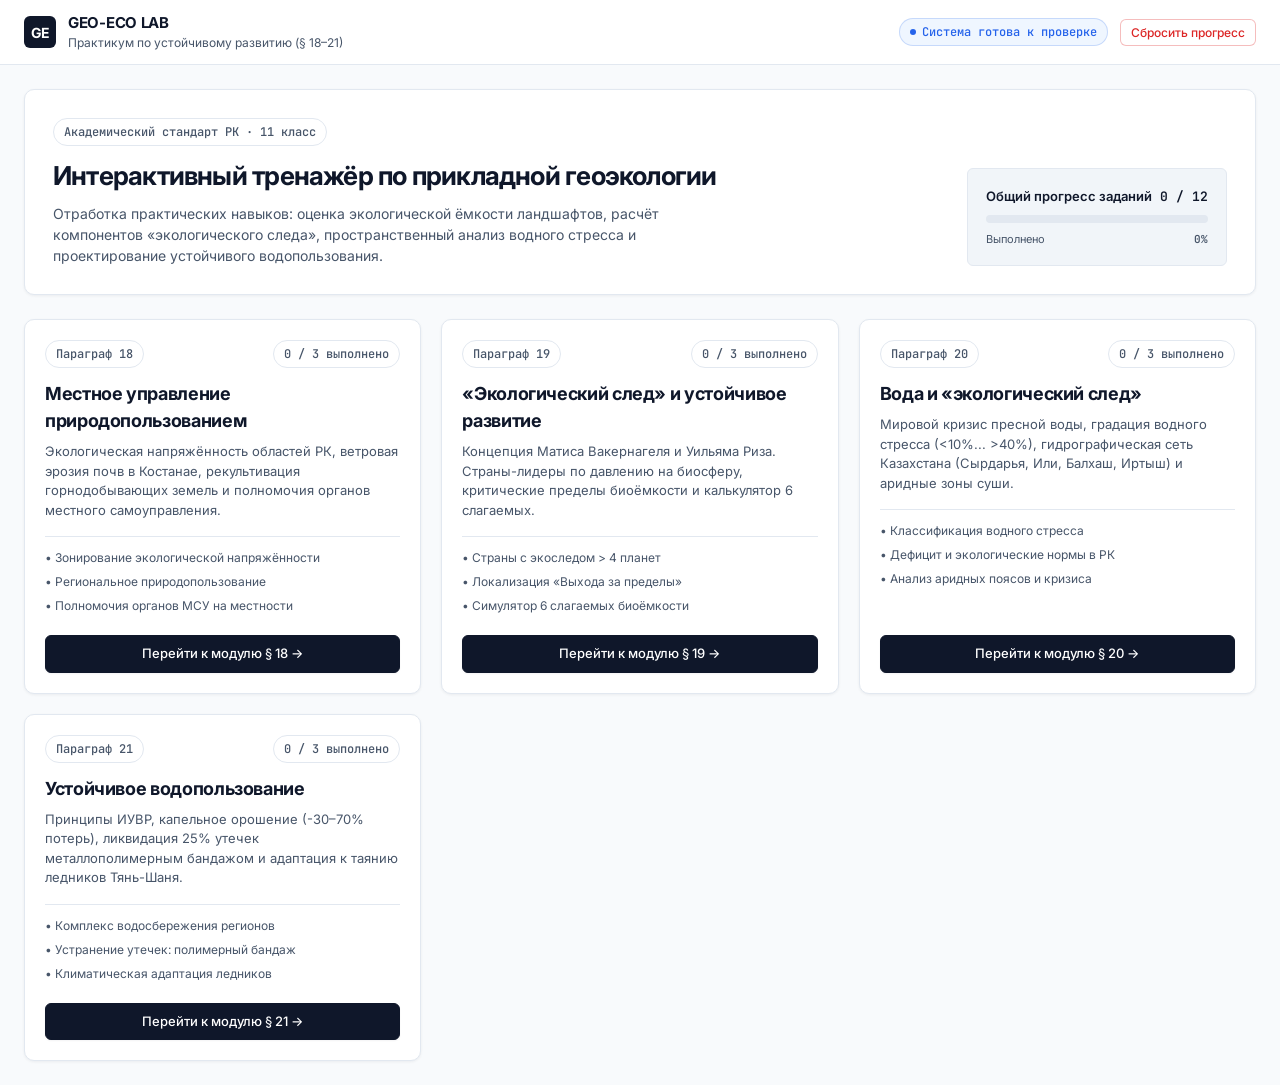
==== index.html @ 8c7ca7da "update" ====
<!DOCTYPE html>
<html lang="ru">
<head>
  <meta charset="UTF-8">
  <meta name="viewport" content="width=device-width, initial-scale=1.0">
  <title>GEO-ECO LAB — Практикум по геоэкологии и устойчивому развитию</title>
  <link rel="preconnect" href="https://fonts.googleapis.com">
  <link rel="preconnect" href="https://fonts.gstatic.com" crossorigin>
  <link href="https://fonts.googleapis.com/css2?family=Inter:wght@400;500;600;700&family=JetBrains+Mono:wght@500;600&display=swap" rel="stylesheet">
  <link rel="stylesheet" href="styles.css">
</head>
<body>

  <!-- Top App Navigation -->
  <header class="app-header">
    <div class="header-container">
      <a href="index.html" class="brand-badge">
        <div class="brand-icon">GE</div>
        <div>
          <div class="brand-title">GEO-ECO LAB</div>
          <div class="brand-subtitle">Практикум по устойчивому развитию (§ 18–21)</div>
        </div>
      </a>
      <div class="header-actions">
        <span class="badge info">
          <span class="status-dot"></span>
          Система готова к проверке
        </span>
        <button onclick="StateManager.resetAll()" class="btn btn-danger-outline btn-sm">Сбросить прогресс</button>
      </div>
    </div>
  </header>

  <!-- Main Hub View -->
  <main class="main-content">
    
    <!-- Hero / Progress Telemetry Banner -->
    <div class="card" style="margin-bottom: 24px; padding: 28px;">
      <div style="display: flex; justify-content: space-between; align-items: flex-end; flex-wrap: wrap; gap: 20px;">
        <div style="max-width: 680px;">
          <div class="badge" style="margin-bottom: 10px;">Академический стандарт РК · 11 класс</div>
          <h1 style="font-size: 26px; font-weight: 700; letter-spacing: -0.03em; margin-bottom: 8px;">
            Интерактивный тренажёр по прикладной геоэкологии
          </h1>
          <p style="color: var(--text-muted); font-size: 14px;">
            Отработка практических навыков: оценка экологической ёмкости ландшафтов, расчёт компонентов «экологического следа», пространственный анализ водного стресса и проектирование устойчивого водопользования.
          </p>
        </div>
        <div style="min-width: 260px; background: var(--bg-subtle); padding: 18px; border-radius: var(--radius-sm); border: 1px solid var(--border-dim);">
          <div style="display: flex; justify-content: space-between; margin-bottom: 8px; font-size: 13px; font-weight: 600;">
            <span>Общий прогресс заданий</span>
            <span id="overall-counter" style="font-family: var(--font-mono);">0 / 12</span>
          </div>
          <div class="progress-container">
            <div id="overall-bar" class="progress-bar-fill" style="width: 0%;"></div>
          </div>
          <div style="display: flex; justify-content: space-between; margin-top: 8px; font-size: 11px; color: var(--text-muted);">
            <span>Выполнено</span>
            <span id="overall-percent" style="font-family: var(--font-mono); font-weight: 600;">0%</span>
          </div>
        </div>
      </div>
    </div>

    <!-- 4 Module Bento Grid -->
    <div style="display: grid; grid-template-columns: repeat(auto-fit, minmax(320px, 1fr)); gap: 20px;">
      
      <!-- Module 18 -->
      <div class="card" style="display: flex; flex-direction: column; justify-content: space-between;">
        <div>
          <div style="display: flex; justify-content: space-between; align-items: center; margin-bottom: 12px;">
            <span class="badge">Параграф 18</span>
            <span id="badge-p18" class="badge">0 / 3 заданий</span>
          </div>
          <h2 style="font-size: 18px; font-weight: 700; margin-bottom: 8px; letter-spacing: -0.02em;">
            Местное управление природопользованием
          </h2>
          <p style="font-size: 13px; color: var(--text-muted); margin-bottom: 16px;">
            Экологическая напряжённость областей РК, ветровая эрозия почв в Костанае, рекультивация горнодобывающих земель и полномочия органов местного самоуправления.
          </p>
          <div style="border-top: 1px solid var(--border-dim); padding-top: 12px; margin-bottom: 20px; font-size: 12px; display: flex; flex-direction: column; gap: 6px;">
            <div id="item-p18_t1" style="display: flex; align-items: center; gap: 8px; color: var(--text-muted);">• Зонирование экологической напряжённости</div>
            <div id="item-p18_t2" style="display: flex; align-items: center; gap: 8px; color: var(--text-muted);">• Региональное природопользование</div>
            <div id="item-p18_t3" style="display: flex; align-items: center; gap: 8px; color: var(--text-muted);">• Полномочия органов МСУ на местности</div>
          </div>
        </div>
        <a href="paragraph-18.html" class="btn btn-primary" style="width: 100%;">Перейти к модулю § 18 →</a>
      </div>

      <!-- Module 19 -->
      <div class="card" style="display: flex; flex-direction: column; justify-content: space-between;">
        <div>
          <div style="display: flex; justify-content: space-between; align-items: center; margin-bottom: 12px;">
            <span class="badge">Параграф 19</span>
            <span id="badge-p19" class="badge">0 / 3 заданий</span>
          </div>
          <h2 style="font-size: 18px; font-weight: 700; margin-bottom: 8px; letter-spacing: -0.02em;">
            «Экологический след» и устойчивое развитие
          </h2>
          <p style="font-size: 13px; color: var(--text-muted); margin-bottom: 16px;">
            Концепция Матиса Вакернагеля и Уильяма Риза. Страны-лидеры по давлению на биосферу, критические пределы биоёмкости и калькулятор 6 слагаемых.
          </p>
          <div style="border-top: 1px solid var(--border-dim); padding-top: 12px; margin-bottom: 20px; font-size: 12px; display: flex; flex-direction: column; gap: 6px;">
            <div id="item-p19_t1" style="display: flex; align-items: center; gap: 8px; color: var(--text-muted);">• Страны с экоследом > 4 планет</div>
            <div id="item-p19_t2" style="display: flex; align-items: center; gap: 8px; color: var(--text-muted);">• Локализация «Выхода за пределы»</div>
            <div id="item-p19_t3" style="display: flex; align-items: center; gap: 8px; color: var(--text-muted);">• Симулятор 6 слагаемых биоёмкости</div>
          </div>
        </div>
        <a href="paragraph-19.html" class="btn btn-primary" style="width: 100%;">Перейти к модулю § 19 →</a>
      </div>

      <!-- Module 20 -->
      <div class="card" style="display: flex; flex-direction: column; justify-content: space-between;">
        <div>
          <div style="display: flex; justify-content: space-between; align-items: center; margin-bottom: 12px;">
            <span class="badge">Параграф 20</span>
            <span id="badge-p20" class="badge">0 / 3 заданий</span>
          </div>
          <h2 style="font-size: 18px; font-weight: 700; margin-bottom: 8px; letter-spacing: -0.02em;">
            Вода и «экологический след»
          </h2>
          <p style="font-size: 13px; color: var(--text-muted); margin-bottom: 16px;">
            Мировой кризис пресной воды, градация водного стресса (<10%... >40%), гидрографическая сеть Казахстана (Сырдарья, Или, Балхаш, Иртыш) и аридные зоны суши.
          </p>
          <div style="border-top: 1px solid var(--border-dim); padding-top: 12px; margin-bottom: 20px; font-size: 12px; display: flex; flex-direction: column; gap: 6px;">
            <div id="item-p20_t1" style="display: flex; align-items: center; gap: 8px; color: var(--text-muted);">• Классификация водного стресса</div>
            <div id="item-p20_t2" style="display: flex; align-items: center; gap: 8px; color: var(--text-muted);">• Дефицит и экологические нормы в РК</div>
            <div id="item-p20_t3" style="display: flex; align-items: center; gap: 8px; color: var(--text-muted);">• Анализ аридных поясов и кризиса</div>
          </div>
        </div>
        <a href="paragraph-20.html" class="btn btn-primary" style="width: 100%;">Перейти к модулю § 20 →</a>
      </div>

      <!-- Module 21 -->
      <div class="card" style="display: flex; flex-direction: column; justify-content: space-between;">
        <div>
          <div style="display: flex; justify-content: space-between; align-items: center; margin-bottom: 12px;">
            <span class="badge">Параграф 21</span>
            <span id="badge-p21" class="badge">0 / 3 заданий</span>
          </div>
          <h2 style="font-size: 18px; font-weight: 700; margin-bottom: 8px; letter-spacing: -0.02em;">
            Устойчивое водопользование
          </h2>
          <p style="font-size: 13px; color: var(--text-muted); margin-bottom: 16px;">
            Принципы ИУВР, капельное орошение (-30–70% потерь), ликвидация 25% утечек металлополимерным бандажом и адаптация к таянию ледников Тянь-Шаня.
          </p>
          <div style="border-top: 1px solid var(--border-dim); padding-top: 12px; margin-bottom: 20px; font-size: 12px; display: flex; flex-direction: column; gap: 6px;">
            <div id="item-p21_t1" style="display: flex; align-items: center; gap: 8px; color: var(--text-muted);">• Комплекс водосбережения регионов</div>
            <div id="item-p21_t2" style="display: flex; align-items: center; gap: 8px; color: var(--text-muted);">• Устранение утечек: полимерный бандаж</div>
            <div id="item-p21_t3" style="display: flex; align-items: center; gap: 8px; color: var(--text-muted);">• Климатическая адаптация ледников</div>
          </div>
        </div>
        <a href="paragraph-21.html" class="btn btn-primary" style="width: 100%;">Перейти к модулю § 21 →</a>
      </div>

    </div>
  </main>

  <script src="shared.js"></script>
  <script>
    function renderHubStats() {
      const stats = StateManager.getStats();
      document.getElementById('overall-counter').innerText = `${stats.completedCount} / ${stats.totalCount}`;
      document.getElementById('overall-percent').innerText = `${stats.percent}%`;
      document.getElementById('overall-bar').style.width = `${stats.percent}%`;

      [18, 19, 20, 21].forEach(p => {
        const pCount = stats.byParagraph[p] || 0;
        const badge = document.getElementById(`badge-p${p}`);
        badge.innerText = `${pCount} / 3 выполнено`;
        if (pCount === 3) {
          badge.className = 'badge success';
        } else if (pCount > 0) {
          badge.className = 'badge warning';
        }
      });

      // Individual task indicators
      Object.keys(TASK_REGISTRY).forEach(taskId => {
        const item = document.getElementById(`item-${taskId}`);
        if (item && StateManager.isCompleted(taskId)) {
          item.style.color = '#059669';
          item.style.fontWeight = '600';
          item.innerHTML = `✓ ${TASK_REGISTRY[taskId].title}`;
        }
      });
    }

    window.addEventListener('DOMContentLoaded', renderHubStats);
    window.addEventListener('geoeco_storage_update', renderHubStats);
  </script>
</body>
</html>
---- styles.css ----
/* ==========================================================================
   GEO-ECO LAB DESIGN SYSTEM
   Theme: Light Minimalist SaaS / Clean Data Dashboard
   Base Tokens: Neutral Slate / Titanium Silver / Emerald & Sky Accents
   ========================================================================== */

:root {
  --font-sans: 'Inter', -apple-system, BlinkMacSystemFont, "Segoe UI", Roboto, sans-serif;
  --font-mono: 'JetBrains Mono', ui-monospace, SFMono-Regular, Menlo, monospace;

  /* Neutrals */
  --bg-app: #f8fafc;
  --bg-surface: #ffffff;
  --bg-subtle: #f1f5f9;
  --border-dim: #e2e8f0;
  --border-strong: #cbd5e1;
  --border-focus: #0f172a;

  /* Typography */
  --text-main: #0f172a;
  --text-muted: #475569;
  --text-subtle: #94a3b8;

  /* Accents */
  --accent-primary: #0f172a;
  --accent-primary-hover: #1e293b;
  --color-brand: #0284c7;
  --color-success: #059669;
  --color-success-bg: #ecfdf5;
  --color-warning: #d97706;
  --color-warning-bg: #fffbeb;
  --color-danger: #dc2626;
  --color-danger-bg: #fef2f2;
  --color-info: #2563eb;
  --color-info-bg: #eff6ff;

  /* Elevation & Borders */
  --radius-sm: 6px;
  --radius-md: 10px;
  --radius-lg: 14px;
  --radius-full: 9999px;
  --shadow-xs: 0 1px 2px rgba(15, 23, 42, 0.05);
  --shadow-sm: 0 1px 3px rgba(15, 23, 42, 0.08), 0 1px 2px rgba(15, 23, 42, 0.04);
  --shadow-md: 0 4px 6px -1px rgba(15, 23, 42, 0.08), 0 2px 4px -2px rgba(15, 23, 42, 0.04);
  --shadow-lg: 0 10px 15px -3px rgba(15, 23, 42, 0.08), 0 4px 6px -4px rgba(15, 23, 42, 0.04);
  --specular-card: inset 0 1px 0 rgba(255, 255, 255, 0.9), 0 1px 3px rgba(15, 23, 42, 0.06);
}

* {
  box-sizing: border-box;
  margin: 0;
  padding: 0;
}

body {
  font-family: var(--font-sans);
  background-color: var(--bg-app);
  color: var(--text-main);
  line-height: 1.5;
  -webkit-font-smoothing: antialiased;
  min-height: 100vh;
  display: flex;
  flex-direction: column;
}

/* Header & Navigation */
.app-header {
  background: var(--bg-surface);
  border-bottom: 1px solid var(--border-dim);
  position: sticky;
  top: 0;
  z-index: 1000;
  backdrop-filter: blur(8px);
}

.header-container {
  max-width: 1440px;
  margin: 0 auto;
  padding: 0 24px;
  height: 64px;
  display: flex;
  align-items: center;
  justify-content: space-between;
}

.brand-badge {
  display: flex;
  align-items: center;
  gap: 12px;
  text-decoration: none;
  color: inherit;
}

.brand-icon {
  width: 32px;
  height: 32px;
  background: #0f172a;
  border-radius: var(--radius-sm);
  display: grid;
  place-items: center;
  color: #fff;
  font-weight: 700;
  font-size: 14px;
  letter-spacing: -0.05em;
}

.brand-title {
  font-size: 15px;
  font-weight: 700;
  letter-spacing: -0.02em;
  color: var(--text-main);
}

.brand-subtitle {
  font-size: 12px;
  color: var(--text-muted);
  font-weight: 400;
}

.header-actions {
  display: flex;
  align-items: center;
  gap: 12px;
}

/* Layout Container */
.main-content {
  flex: 1;
  max-width: 1440px;
  width: 100%;
  margin: 0 auto;
  padding: 24px;
}

/* Component: Badges & Chips */
.badge {
  display: inline-flex;
  align-items: center;
  gap: 6px;
  padding: 4px 10px;
  border-radius: var(--radius-full);
  font-size: 12px;
  font-weight: 500;
  font-family: var(--font-mono);
  border: 1px solid var(--border-dim);
  background: var(--bg-surface);
  color: var(--text-muted);
}

.badge.success {
  background: var(--color-success-bg);
  border-color: rgba(5, 150, 105, 0.2);
  color: var(--color-success);
}

.badge.warning {
  background: var(--color-warning-bg);
  border-color: rgba(217, 119, 6, 0.2);
  color: var(--color-warning);
}

.badge.danger {
  background: var(--color-danger-bg);
  border-color: rgba(220, 38, 38, 0.2);
  color: var(--color-danger);
}

.badge.info {
  background: var(--color-info-bg);
  border-color: rgba(37, 99, 235, 0.2);
  color: var(--color-info);
}

.status-dot {
  width: 6px;
  height: 6px;
  border-radius: 50%;
  background: currentColor;
}

/* Component: Buttons */
.btn {
  display: inline-flex;
  align-items: center;
  justify-content: center;
  gap: 8px;
  padding: 8px 16px;
  border-radius: var(--radius-sm);
  font-size: 13px;
  font-weight: 500;
  cursor: pointer;
  transition: all 0.15s ease;
  border: 1px solid transparent;
  font-family: inherit;
  text-decoration: none;
}

.btn-primary {
  background: var(--accent-primary);
  color: #fff;
  border-color: var(--accent-primary);
  box-shadow: var(--shadow-xs);
}

.btn-primary:hover {
  background: var(--accent-primary-hover);
  border-color: var(--accent-primary-hover);
}

.btn-secondary {
  background: var(--bg-surface);
  color: var(--text-main);
  border-color: var(--border-dim);
  box-shadow: var(--shadow-xs);
}

.btn-secondary:hover {
  background: var(--bg-subtle);
  border-color: var(--border-strong);
}

.btn-danger-outline {
  background: var(--bg-surface);
  color: var(--color-danger);
  border-color: rgba(220, 38, 38, 0.3);
}

.btn-danger-outline:hover {
  background: var(--color-danger-bg);
}

.btn-sm {
  padding: 5px 10px;
  font-size: 12px;
}

/* Cards & Surfaces */
.card {
  background: var(--bg-surface);
  border: 1px solid var(--border-dim);
  border-radius: var(--radius-md);
  box-shadow: var(--specular-card);
  padding: 20px;
  position: relative;
}

/* Two-column Interactive Workspace */
.workspace-grid {
  display: grid;
  grid-template-columns: 380px 1fr;
  gap: 20px;
  height: calc(100vh - 180px);
  min-height: 640px;
}

@media (max-width: 1024px) {
  .workspace-grid {
    grid-template-columns: 1fr;
    height: auto;
  }
}

.sidebar-panel {
  display: flex;
  flex-direction: column;
  gap: 16px;
  overflow-y: auto;
  padding-right: 4px;
}

.map-panel {
  display: flex;
  flex-direction: column;
  position: relative;
  overflow: hidden;
  padding: 0;
}

.map-container {
  width: 100%;
  height: 100%;
  border-radius: var(--radius-md);
  z-index: 1;
}

/* Map Overlays & Toolbars */
.map-toolbar {
  position: absolute;
  top: 14px;
  left: 14px;
  z-index: 400;
  background: rgba(255, 255, 255, 0.95);
  backdrop-filter: blur(8px);
  border: 1px solid var(--border-dim);
  border-radius: var(--radius-sm);
  padding: 8px 12px;
  box-shadow: var(--shadow-sm);
  display: flex;
  align-items: center;
  gap: 10px;
  font-size: 12px;
}

.map-legend {
  position: absolute;
  bottom: 14px;
  left: 14px;
  z-index: 400;
  background: rgba(255, 255, 255, 0.96);
  border: 1px solid var(--border-dim);
  border-radius: var(--radius-sm);
  padding: 10px 14px;
  box-shadow: var(--shadow-sm);
  font-size: 12px;
}

.legend-item {
  display: flex;
  align-items: center;
  gap: 8px;
  margin-top: 4px;
}

.legend-color {
  width: 12px;
  height: 12px;
  border-radius: 2px;
  border: 1px solid rgba(0, 0, 0, 0.1);
}

/* Tab Navigation */
.tabs-nav {
  display: flex;
  gap: 4px;
  background: var(--bg-subtle);
  padding: 4px;
  border-radius: var(--radius-sm);
  border: 1px solid var(--border-dim);
}

.tab-btn {
  flex: 1;
  padding: 6px 12px;
  border-radius: var(--radius-sm);
  background: transparent;
  border: none;
  font-size: 12px;
  font-weight: 500;
  color: var(--text-muted);
  cursor: pointer;
  transition: all 0.15s ease;
  font-family: inherit;
  display: flex;
  align-items: center;
  justify-content: center;
  gap: 6px;
}

.tab-btn.active {
  background: var(--bg-surface);
  color: var(--text-main);
  box-shadow: var(--shadow-xs);
  font-weight: 600;
}

/* Modals & Toasts */
.toast-notice {
  position: fixed;
  bottom: 24px;
  right: 24px;
  z-index: 2000;
  padding: 12px 18px;
  border-radius: var(--radius-sm);
  background: var(--accent-primary);
  color: #fff;
  font-size: 13px;
  box-shadow: var(--shadow-lg);
  display: flex;
  align-items: center;
  gap: 10px;
  animation: slideUp 0.25s cubic-bezier(0.16, 1, 0.3, 1);
}

@keyframes slideUp {
  from { transform: translateY(20px); opacity: 0; }
  to { transform: translateY(0); opacity: 1; }
}

/* Sliders & Inputs */
.slider-group {
  display: flex;
  flex-direction: column;
  gap: 6px;
  margin-bottom: 12px;
}

.slider-label {
  display: flex;
  justify-content: space-between;
  font-size: 12px;
  font-weight: 500;
  color: var(--text-main);
}

.range-input {
  width: 100%;
  accent-color: #0f172a;
  height: 6px;
  border-radius: var(--radius-full);
  background: var(--border-dim);
}

/* Custom Leaflet overrides */
.leaflet-container {
  font-family: var(--font-sans) !important;
}

.leaflet-popup-content-wrapper {
  border-radius: var(--radius-sm) !important;
  box-shadow: var(--shadow-md) !important;
  border: 1px solid var(--border-dim);
  padding: 4px;
}

.leaflet-popup-content {
  margin: 10px 12px !important;
  font-size: 13px !important;
  line-height: 1.4 !important;
}

/* Progress Tracker Bar */
.progress-container {
  background: var(--border-dim);
  height: 8px;
  border-radius: var(--radius-full);
  overflow: hidden;
}

.progress-bar-fill {
  height: 100%;
  background: var(--color-success);
  transition: width 0.3s ease;
}/* ==========================================================================
   Стилизация тайлов OpenStreetMap под минималистичный Clean SaaS Dashboard
   (Устраняет необходимость в сторонних платных API-ключах)
   ========================================================================== */

.leaflet-tile-pane {
  filter: grayscale(92%) contrast(96%) brightness(106%);
  -webkit-filter: grayscale(92%) contrast(96%) brightness(106%);
}

.map-container {
  background-color: #f1f5f9;
}
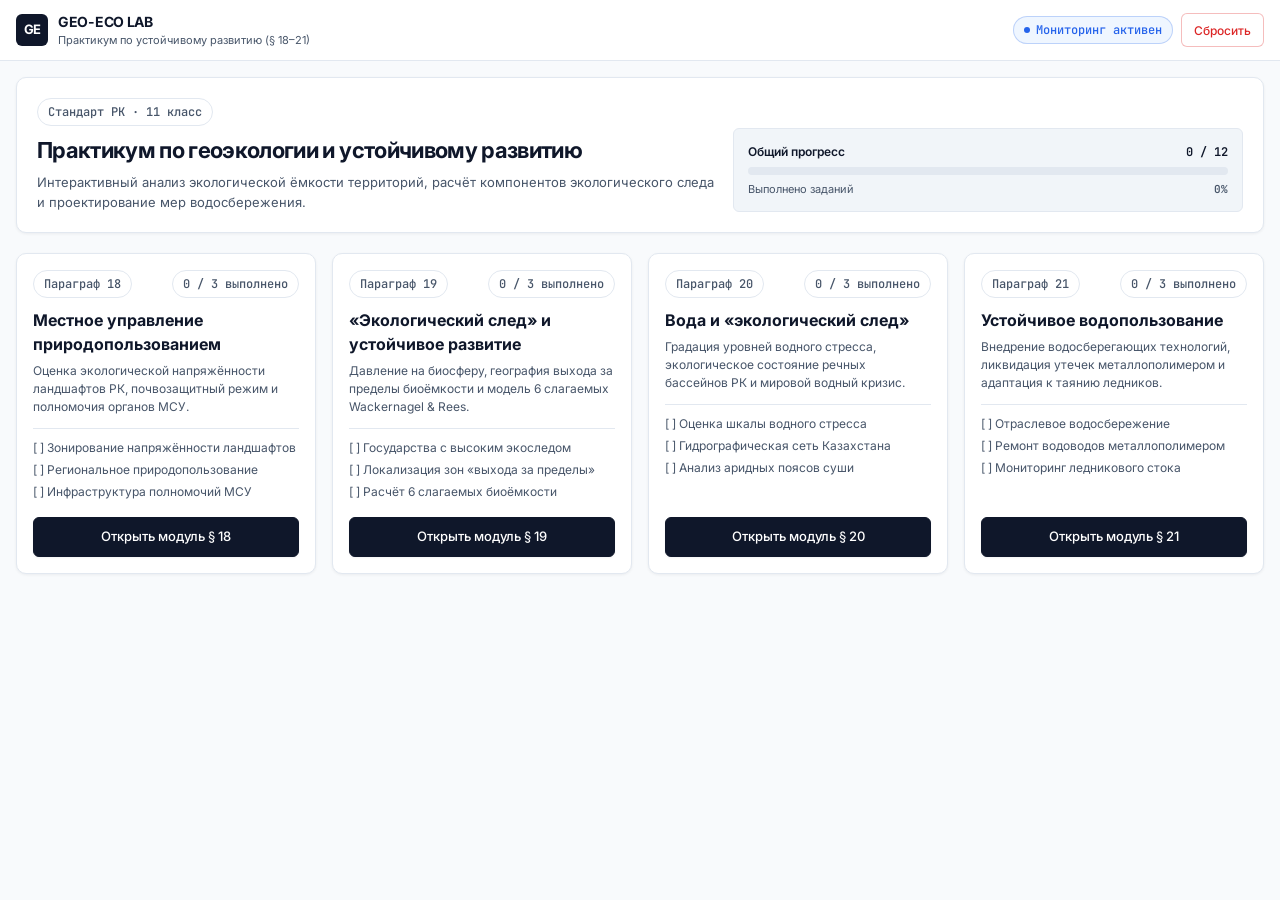
==== commit fb9eaabb: "update" ====
--- a/index.html
+++ b/index.html
@@ -2,7 +2,7 @@
 <html lang="ru">
 <head>
   <meta charset="UTF-8">
-  <meta name="viewport" content="width=device-width, initial-scale=1.0">
+  <meta name="viewport" content="width=device-width, initial-scale=1.0, maximum-scale=1.0, user-scalable=no">
   <title>GEO-ECO LAB — Практикум по геоэкологии и устойчивому развитию</title>
   <link rel="preconnect" href="https://fonts.googleapis.com">
   <link rel="preconnect" href="https://fonts.gstatic.com" crossorigin>
@@ -11,7 +11,6 @@
 </head>
 <body>
 
-  <!-- Top App Navigation -->
   <header class="app-header">
     <div class="header-container">
       <a href="index.html" class="brand-badge">
@@ -24,133 +23,132 @@
       <div class="header-actions">
         <span class="badge info">
           <span class="status-dot"></span>
-          Система готова к проверке
+          Мониторинг активен
         </span>
-        <button onclick="StateManager.resetAll()" class="btn btn-danger-outline btn-sm">Сбросить прогресс</button>
+        <button onclick="StateManager.resetAll()" class="btn btn-danger-outline btn-sm">Сбросить</button>
       </div>
     </div>
   </header>
 
-  <!-- Main Hub View -->
   <main class="main-content">
     
-    <!-- Hero / Progress Telemetry Banner -->
-    <div class="card" style="margin-bottom: 24px; padding: 28px;">
-      <div style="display: flex; justify-content: space-between; align-items: flex-end; flex-wrap: wrap; gap: 20px;">
+    <!-- Hero / Progress Telemetry -->
+    <div class="card" style="margin-bottom: 20px; padding: 20px;">
+      <div style="display: flex; justify-content: space-between; align-items: flex-end; flex-wrap: wrap; gap: 16px;">
         <div style="max-width: 680px;">
-          <div class="badge" style="margin-bottom: 10px;">Академический стандарт РК · 11 класс</div>
-          <h1 style="font-size: 26px; font-weight: 700; letter-spacing: -0.03em; margin-bottom: 8px;">
-            Интерактивный тренажёр по прикладной геоэкологии
+          <div class="badge" style="margin-bottom: 8px;">Стандарт РК · 11 класс</div>
+          <h1 style="font-size: 22px; font-weight: 700; letter-spacing: -0.03em; margin-bottom: 6px;">
+            Практикум по геоэкологии и устойчивому развитию
           </h1>
-          <p style="color: var(--text-muted); font-size: 14px;">
-            Отработка практических навыков: оценка экологической ёмкости ландшафтов, расчёт компонентов «экологического следа», пространственный анализ водного стресса и проектирование устойчивого водопользования.
+          <p style="color: var(--text-muted); font-size: 13px;">
+            Интерактивный анализ экологической ёмкости территорий, расчёт компонентов экологического следа и проектирование мер водосбережения.
           </p>
         </div>
-        <div style="min-width: 260px; background: var(--bg-subtle); padding: 18px; border-radius: var(--radius-sm); border: 1px solid var(--border-dim);">
-          <div style="display: flex; justify-content: space-between; margin-bottom: 8px; font-size: 13px; font-weight: 600;">
-            <span>Общий прогресс заданий</span>
+        <div style="flex: 1; min-width: 240px; background: var(--bg-subtle); padding: 14px; border-radius: var(--radius-sm); border: 1px solid var(--border-dim);">
+          <div style="display: flex; justify-content: space-between; margin-bottom: 6px; font-size: 12px; font-weight: 600;">
+            <span>Общий прогресс</span>
             <span id="overall-counter" style="font-family: var(--font-mono);">0 / 12</span>
           </div>
           <div class="progress-container">
             <div id="overall-bar" class="progress-bar-fill" style="width: 0%;"></div>
           </div>
-          <div style="display: flex; justify-content: space-between; margin-top: 8px; font-size: 11px; color: var(--text-muted);">
-            <span>Выполнено</span>
+          <div style="display: flex; justify-content: space-between; margin-top: 6px; font-size: 11px; color: var(--text-muted);">
+            <span>Выполнено заданий</span>
             <span id="overall-percent" style="font-family: var(--font-mono); font-weight: 600;">0%</span>
           </div>
         </div>
       </div>
     </div>
 
-    <!-- 4 Module Bento Grid -->
-    <div style="display: grid; grid-template-columns: repeat(auto-fit, minmax(320px, 1fr)); gap: 20px;">
+    <!-- 4 Modules Grid -->
+    <div style="display: grid; grid-template-columns: repeat(auto-fit, minmax(290px, 1fr)); gap: 16px;">
       
-      <!-- Module 18 -->
+      <!-- § 18 -->
       <div class="card" style="display: flex; flex-direction: column; justify-content: space-between;">
         <div>
-          <div style="display: flex; justify-content: space-between; align-items: center; margin-bottom: 12px;">
+          <div style="display: flex; justify-content: space-between; align-items: center; margin-bottom: 10px;">
             <span class="badge">Параграф 18</span>
-            <span id="badge-p18" class="badge">0 / 3 заданий</span>
+            <span id="badge-p18" class="badge">0 / 3</span>
           </div>
-          <h2 style="font-size: 18px; font-weight: 700; margin-bottom: 8px; letter-spacing: -0.02em;">
+          <h2 style="font-size: 16px; font-weight: 700; margin-bottom: 6px;">
             Местное управление природопользованием
           </h2>
-          <p style="font-size: 13px; color: var(--text-muted); margin-bottom: 16px;">
-            Экологическая напряжённость областей РК, ветровая эрозия почв в Костанае, рекультивация горнодобывающих земель и полномочия органов местного самоуправления.
+          <p style="font-size: 12px; color: var(--text-muted); margin-bottom: 12px;">
+            Оценка экологической напряжённости ландшафтов РК, почвозащитный режим и полномочия органов МСУ.
           </p>
-          <div style="border-top: 1px solid var(--border-dim); padding-top: 12px; margin-bottom: 20px; font-size: 12px; display: flex; flex-direction: column; gap: 6px;">
-            <div id="item-p18_t1" style="display: flex; align-items: center; gap: 8px; color: var(--text-muted);">• Зонирование экологической напряжённости</div>
-            <div id="item-p18_t2" style="display: flex; align-items: center; gap: 8px; color: var(--text-muted);">• Региональное природопользование</div>
-            <div id="item-p18_t3" style="display: flex; align-items: center; gap: 8px; color: var(--text-muted);">• Полномочия органов МСУ на местности</div>
+          <div style="border-top: 1px solid var(--border-dim); padding-top: 10px; margin-bottom: 16px; font-size: 12px; display: flex; flex-direction: column; gap: 4px;">
+            <div id="item-p18_t1" style="color: var(--text-muted);">[ ] Зонирование напряжённости ландшафтов</div>
+            <div id="item-p18_t2" style="color: var(--text-muted);">[ ] Региональное природопользование</div>
+            <div id="item-p18_t3" style="color: var(--text-muted);">[ ] Инфраструктура полномочий МСУ</div>
           </div>
         </div>
-        <a href="paragraph-18.html" class="btn btn-primary" style="width: 100%;">Перейти к модулю § 18 →</a>
+        <a href="paragraph-18.html" class="btn btn-primary" style="width: 100%;">Открыть модуль § 18</a>
       </div>
 
-      <!-- Module 19 -->
+      <!-- § 19 -->
       <div class="card" style="display: flex; flex-direction: column; justify-content: space-between;">
         <div>
-          <div style="display: flex; justify-content: space-between; align-items: center; margin-bottom: 12px;">
+          <div style="display: flex; justify-content: space-between; align-items: center; margin-bottom: 10px;">
             <span class="badge">Параграф 19</span>
-            <span id="badge-p19" class="badge">0 / 3 заданий</span>
+            <span id="badge-p19" class="badge">0 / 3</span>
           </div>
-          <h2 style="font-size: 18px; font-weight: 700; margin-bottom: 8px; letter-spacing: -0.02em;">
+          <h2 style="font-size: 16px; font-weight: 700; margin-bottom: 6px;">
             «Экологический след» и устойчивое развитие
           </h2>
-          <p style="font-size: 13px; color: var(--text-muted); margin-bottom: 16px;">
-            Концепция Матиса Вакернагеля и Уильяма Риза. Страны-лидеры по давлению на биосферу, критические пределы биоёмкости и калькулятор 6 слагаемых.
+          <p style="font-size: 12px; color: var(--text-muted); margin-bottom: 12px;">
+            Давление на биосферу, география выхода за пределы биоёмкости и модель 6 слагаемых Wackernagel & Rees.
           </p>
-          <div style="border-top: 1px solid var(--border-dim); padding-top: 12px; margin-bottom: 20px; font-size: 12px; display: flex; flex-direction: column; gap: 6px;">
-            <div id="item-p19_t1" style="display: flex; align-items: center; gap: 8px; color: var(--text-muted);">• Страны с экоследом > 4 планет</div>
-            <div id="item-p19_t2" style="display: flex; align-items: center; gap: 8px; color: var(--text-muted);">• Локализация «Выхода за пределы»</div>
-            <div id="item-p19_t3" style="display: flex; align-items: center; gap: 8px; color: var(--text-muted);">• Симулятор 6 слагаемых биоёмкости</div>
+          <div style="border-top: 1px solid var(--border-dim); padding-top: 10px; margin-bottom: 16px; font-size: 12px; display: flex; flex-direction: column; gap: 4px;">
+            <div id="item-p19_t1" style="color: var(--text-muted);">[ ] Государства с высоким экоследом</div>
+            <div id="item-p19_t2" style="color: var(--text-muted);">[ ] Локализация зон «выхода за пределы»</div>
+            <div id="item-p19_t3" style="color: var(--text-muted);">[ ] Расчёт 6 слагаемых биоёмкости</div>
           </div>
         </div>
-        <a href="paragraph-19.html" class="btn btn-primary" style="width: 100%;">Перейти к модулю § 19 →</a>
+        <a href="paragraph-19.html" class="btn btn-primary" style="width: 100%;">Открыть модуль § 19</a>
       </div>
 
-      <!-- Module 20 -->
+      <!-- § 20 -->
       <div class="card" style="display: flex; flex-direction: column; justify-content: space-between;">
         <div>
-          <div style="display: flex; justify-content: space-between; align-items: center; margin-bottom: 12px;">
+          <div style="display: flex; justify-content: space-between; align-items: center; margin-bottom: 10px;">
             <span class="badge">Параграф 20</span>
-            <span id="badge-p20" class="badge">0 / 3 заданий</span>
+            <span id="badge-p20" class="badge">0 / 3</span>
           </div>
-          <h2 style="font-size: 18px; font-weight: 700; margin-bottom: 8px; letter-spacing: -0.02em;">
+          <h2 style="font-size: 16px; font-weight: 700; margin-bottom: 6px;">
             Вода и «экологический след»
           </h2>
-          <p style="font-size: 13px; color: var(--text-muted); margin-bottom: 16px;">
-            Мировой кризис пресной воды, градация водного стресса (<10%... >40%), гидрографическая сеть Казахстана (Сырдарья, Или, Балхаш, Иртыш) и аридные зоны суши.
+          <p style="font-size: 12px; color: var(--text-muted); margin-bottom: 12px;">
+            Градация уровней водного стресса, экологическое состояние речных бассейнов РК и мировой водный кризис.
           </p>
-          <div style="border-top: 1px solid var(--border-dim); padding-top: 12px; margin-bottom: 20px; font-size: 12px; display: flex; flex-direction: column; gap: 6px;">
-            <div id="item-p20_t1" style="display: flex; align-items: center; gap: 8px; color: var(--text-muted);">• Классификация водного стресса</div>
-            <div id="item-p20_t2" style="display: flex; align-items: center; gap: 8px; color: var(--text-muted);">• Дефицит и экологические нормы в РК</div>
-            <div id="item-p20_t3" style="display: flex; align-items: center; gap: 8px; color: var(--text-muted);">• Анализ аридных поясов и кризиса</div>
+          <div style="border-top: 1px solid var(--border-dim); padding-top: 10px; margin-bottom: 16px; font-size: 12px; display: flex; flex-direction: column; gap: 4px;">
+            <div id="item-p20_t1" style="color: var(--text-muted);">[ ] Оценка шкалы водного стресса</div>
+            <div id="item-p20_t2" style="color: var(--text-muted);">[ ] Гидрографическая сеть Казахстана</div>
+            <div id="item-p20_t3" style="color: var(--text-muted);">[ ] Анализ аридных поясов суши</div>
           </div>
         </div>
-        <a href="paragraph-20.html" class="btn btn-primary" style="width: 100%;">Перейти к модулю § 20 →</a>
+        <a href="paragraph-20.html" class="btn btn-primary" style="width: 100%;">Открыть модуль § 20</a>
       </div>
 
-      <!-- Module 21 -->
+      <!-- § 21 -->
       <div class="card" style="display: flex; flex-direction: column; justify-content: space-between;">
         <div>
-          <div style="display: flex; justify-content: space-between; align-items: center; margin-bottom: 12px;">
+          <div style="display: flex; justify-content: space-between; align-items: center; margin-bottom: 10px;">
             <span class="badge">Параграф 21</span>
-            <span id="badge-p21" class="badge">0 / 3 заданий</span>
+            <span id="badge-p21" class="badge">0 / 3</span>
           </div>
-          <h2 style="font-size: 18px; font-weight: 700; margin-bottom: 8px; letter-spacing: -0.02em;">
+          <h2 style="font-size: 16px; font-weight: 700; margin-bottom: 6px;">
             Устойчивое водопользование
           </h2>
-          <p style="font-size: 13px; color: var(--text-muted); margin-bottom: 16px;">
-            Принципы ИУВР, капельное орошение (-30–70% потерь), ликвидация 25% утечек металлополимерным бандажом и адаптация к таянию ледников Тянь-Шаня.
+          <p style="font-size: 12px; color: var(--text-muted); margin-bottom: 12px;">
+            Внедрение водосберегающих технологий, ликвидация утечек металлополимером и адаптация к таянию ледников.
           </p>
-          <div style="border-top: 1px solid var(--border-dim); padding-top: 12px; margin-bottom: 20px; font-size: 12px; display: flex; flex-direction: column; gap: 6px;">
-            <div id="item-p21_t1" style="display: flex; align-items: center; gap: 8px; color: var(--text-muted);">• Комплекс водосбережения регионов</div>
-            <div id="item-p21_t2" style="display: flex; align-items: center; gap: 8px; color: var(--text-muted);">• Устранение утечек: полимерный бандаж</div>
-            <div id="item-p21_t3" style="display: flex; align-items: center; gap: 8px; color: var(--text-muted);">• Климатическая адаптация ледников</div>
+          <div style="border-top: 1px solid var(--border-dim); padding-top: 10px; margin-bottom: 16px; font-size: 12px; display: flex; flex-direction: column; gap: 4px;">
+            <div id="item-p21_t1" style="color: var(--text-muted);">[ ] Отраслевое водосбережение</div>
+            <div id="item-p21_t2" style="color: var(--text-muted);">[ ] Ремонт водоводов металлополимером</div>
+            <div id="item-p21_t3" style="color: var(--text-muted);">[ ] Мониторинг ледникового стока</div>
           </div>
         </div>
-        <a href="paragraph-21.html" class="btn btn-primary" style="width: 100%;">Перейти к модулю § 21 →</a>
+        <a href="paragraph-21.html" class="btn btn-primary" style="width: 100%;">Открыть модуль § 21</a>
       </div>
 
     </div>
@@ -168,20 +166,16 @@
         const pCount = stats.byParagraph[p] || 0;
         const badge = document.getElementById(`badge-p${p}`);
         badge.innerText = `${pCount} / 3 выполнено`;
-        if (pCount === 3) {
-          badge.className = 'badge success';
-        } else if (pCount > 0) {
-          badge.className = 'badge warning';
-        }
+        if (pCount === 3) badge.className = 'badge success';
+        else if (pCount > 0) badge.className = 'badge warning';
       });
 
-      // Individual task indicators
       Object.keys(TASK_REGISTRY).forEach(taskId => {
         const item = document.getElementById(`item-${taskId}`);
         if (item && StateManager.isCompleted(taskId)) {
           item.style.color = '#059669';
           item.style.fontWeight = '600';
-          item.innerHTML = `✓ ${TASK_REGISTRY[taskId].title}`;
+          item.innerText = `[OK] ${TASK_REGISTRY[taskId].title}`;
         }
       });
     }
--- a/styles.css
+++ b/styles.css
@@ -1,7 +1,7 @@
 /* ==========================================================================
    GEO-ECO LAB DESIGN SYSTEM
    Theme: Light Minimalist SaaS / Clean Data Dashboard
-   Base Tokens: Neutral Slate / Titanium Silver / Emerald & Sky Accents
+   Mobile-First & Touch-Friendly (Zero Emojis, Esri Gray Standard)
    ========================================================================== */
 
 :root {
@@ -24,7 +24,6 @@
   /* Accents */
   --accent-primary: #0f172a;
   --accent-primary-hover: #1e293b;
-  --color-brand: #0284c7;
   --color-success: #059669;
   --color-success-bg: #ecfdf5;
   --color-warning: #d97706;
@@ -34,15 +33,15 @@
   --color-info: #2563eb;
   --color-info-bg: #eff6ff;
 
-  /* Elevation & Borders */
+  /* Elevation & Shape */
   --radius-sm: 6px;
   --radius-md: 10px;
   --radius-lg: 14px;
   --radius-full: 9999px;
   --shadow-xs: 0 1px 2px rgba(15, 23, 42, 0.05);
-  --shadow-sm: 0 1px 3px rgba(15, 23, 42, 0.08), 0 1px 2px rgba(15, 23, 42, 0.04);
-  --shadow-md: 0 4px 6px -1px rgba(15, 23, 42, 0.08), 0 2px 4px -2px rgba(15, 23, 42, 0.04);
-  --shadow-lg: 0 10px 15px -3px rgba(15, 23, 42, 0.08), 0 4px 6px -4px rgba(15, 23, 42, 0.04);
+  --shadow-sm: 0 1px 3px rgba(15, 23, 42, 0.08);
+  --shadow-md: 0 4px 6px -1px rgba(15, 23, 42, 0.08);
+  --shadow-lg: 0 10px 15px -3px rgba(15, 23, 42, 0.08);
   --specular-card: inset 0 1px 0 rgba(255, 255, 255, 0.9), 0 1px 3px rgba(15, 23, 42, 0.06);
 }
 
@@ -50,6 +49,7 @@
   box-sizing: border-box;
   margin: 0;
   padding: 0;
+  -webkit-tap-highlight-color: transparent;
 }
 
 body {
@@ -58,7 +58,7 @@
   color: var(--text-main);
   line-height: 1.5;
   -webkit-font-smoothing: antialiased;
-  min-height: 100vh;
+  min-height: 100dvh;
   display: flex;
   flex-direction: column;
 }
@@ -76,17 +76,18 @@
 .header-container {
   max-width: 1440px;
   margin: 0 auto;
-  padding: 0 24px;
-  height: 64px;
+  padding: 0 16px;
+  height: 60px;
   display: flex;
   align-items: center;
   justify-content: space-between;
+  gap: 12px;
 }
 
 .brand-badge {
   display: flex;
   align-items: center;
-  gap: 12px;
+  gap: 10px;
   text-decoration: none;
   color: inherit;
 }
@@ -100,39 +101,38 @@
   place-items: center;
   color: #fff;
   font-weight: 700;
+  font-size: 13px;
+  letter-spacing: -0.04em;
+  flex-shrink: 0;
+}
+
+.brand-title {
   font-size: 14px;
-  letter-spacing: -0.05em;
-}
-
-.brand-title {
-  font-size: 15px;
   font-weight: 700;
   letter-spacing: -0.02em;
-  color: var(--text-main);
 }
 
 .brand-subtitle {
-  font-size: 12px;
+  font-size: 11px;
   color: var(--text-muted);
-  font-weight: 400;
 }
 
 .header-actions {
   display: flex;
   align-items: center;
-  gap: 12px;
-}
-
-/* Layout Container */
+  gap: 8px;
+}
+
+/* Main Container */
 .main-content {
   flex: 1;
   max-width: 1440px;
   width: 100%;
   margin: 0 auto;
-  padding: 24px;
-}
-
-/* Component: Badges & Chips */
+  padding: 16px;
+}
+
+/* Badges */
 .badge {
   display: inline-flex;
   align-items: center;
@@ -149,25 +149,25 @@
 
 .badge.success {
   background: var(--color-success-bg);
-  border-color: rgba(5, 150, 105, 0.2);
+  border-color: rgba(5, 150, 105, 0.25);
   color: var(--color-success);
 }
 
 .badge.warning {
   background: var(--color-warning-bg);
-  border-color: rgba(217, 119, 6, 0.2);
+  border-color: rgba(217, 119, 6, 0.25);
   color: var(--color-warning);
 }
 
 .badge.danger {
   background: var(--color-danger-bg);
-  border-color: rgba(220, 38, 38, 0.2);
+  border-color: rgba(220, 38, 38, 0.25);
   color: var(--color-danger);
 }
 
 .badge.info {
   background: var(--color-info-bg);
-  border-color: rgba(37, 99, 235, 0.2);
+  border-color: rgba(37, 99, 235, 0.25);
   color: var(--color-info);
 }
 
@@ -178,13 +178,13 @@
   background: currentColor;
 }
 
-/* Component: Buttons */
+/* Buttons (Touch target >= 44px on mobile) */
 .btn {
   display: inline-flex;
   align-items: center;
   justify-content: center;
   gap: 8px;
-  padding: 8px 16px;
+  padding: 9px 16px;
   border-radius: var(--radius-sm);
   font-size: 13px;
   font-weight: 500;
@@ -193,6 +193,7 @@
   border: 1px solid transparent;
   font-family: inherit;
   text-decoration: none;
+  min-height: 40px;
 }
 
 .btn-primary {
@@ -204,7 +205,6 @@
 
 .btn-primary:hover {
   background: var(--accent-primary-hover);
-  border-color: var(--accent-primary-hover);
 }
 
 .btn-secondary {
@@ -225,47 +225,37 @@
   border-color: rgba(220, 38, 38, 0.3);
 }
 
-.btn-danger-outline:hover {
-  background: var(--color-danger-bg);
-}
-
 .btn-sm {
-  padding: 5px 10px;
+  padding: 6px 12px;
   font-size: 12px;
-}
-
-/* Cards & Surfaces */
+  min-height: 34px;
+}
+
+/* Card Container */
 .card {
   background: var(--bg-surface);
   border: 1px solid var(--border-dim);
   border-radius: var(--radius-md);
   box-shadow: var(--specular-card);
-  padding: 20px;
+  padding: 16px;
   position: relative;
 }
 
-/* Two-column Interactive Workspace */
+/* Workspace Grid & Mobile Collapse */
 .workspace-grid {
   display: grid;
-  grid-template-columns: 380px 1fr;
-  gap: 20px;
-  height: calc(100vh - 180px);
-  min-height: 640px;
-}
-
-@media (max-width: 1024px) {
-  .workspace-grid {
-    grid-template-columns: 1fr;
-    height: auto;
-  }
+  grid-template-columns: 400px 1fr;
+  gap: 16px;
+  height: calc(100dvh - 120px);
+  min-height: 600px;
 }
 
 .sidebar-panel {
   display: flex;
   flex-direction: column;
-  gap: 16px;
+  gap: 14px;
   overflow-y: auto;
-  padding-right: 4px;
+  padding-right: 2px;
 }
 
 .map-panel {
@@ -274,6 +264,7 @@
   position: relative;
   overflow: hidden;
   padding: 0;
+  min-height: 380px;
 }
 
 .map-container {
@@ -281,54 +272,34 @@
   height: 100%;
   border-radius: var(--radius-md);
   z-index: 1;
-}
-
-/* Map Overlays & Toolbars */
-.map-toolbar {
-  position: absolute;
-  top: 14px;
-  left: 14px;
-  z-index: 400;
-  background: rgba(255, 255, 255, 0.95);
-  backdrop-filter: blur(8px);
-  border: 1px solid var(--border-dim);
-  border-radius: var(--radius-sm);
-  padding: 8px 12px;
-  box-shadow: var(--shadow-sm);
-  display: flex;
-  align-items: center;
-  gap: 10px;
-  font-size: 12px;
-}
-
-.map-legend {
-  position: absolute;
-  bottom: 14px;
-  left: 14px;
-  z-index: 400;
-  background: rgba(255, 255, 255, 0.96);
-  border: 1px solid var(--border-dim);
-  border-radius: var(--radius-sm);
-  padding: 10px 14px;
-  box-shadow: var(--shadow-sm);
-  font-size: 12px;
-}
-
-.legend-item {
-  display: flex;
-  align-items: center;
-  gap: 8px;
-  margin-top: 4px;
-}
-
-.legend-color {
-  width: 12px;
-  height: 12px;
-  border-radius: 2px;
-  border: 1px solid rgba(0, 0, 0, 0.1);
-}
-
-/* Tab Navigation */
+  background-color: #e5e7eb;
+}
+
+/* Mobile Responsiveness */
+@media (max-width: 960px) {
+  .workspace-grid {
+    grid-template-columns: 1fr;
+    height: auto;
+    min-height: unset;
+  }
+  
+  .map-panel {
+    order: -1;
+    height: 380px;
+  }
+
+  .header-container {
+    height: auto;
+    padding: 10px 16px;
+    flex-wrap: wrap;
+  }
+
+  .brand-subtitle {
+    display: none;
+  }
+}
+
+/* Tabs: Horizontal Scroll on Mobile */
 .tabs-nav {
   display: flex;
   gap: 4px;
@@ -336,11 +307,14 @@
   padding: 4px;
   border-radius: var(--radius-sm);
   border: 1px solid var(--border-dim);
+  overflow-x: auto;
+  white-space: nowrap;
 }
 
 .tab-btn {
   flex: 1;
-  padding: 6px 12px;
+  min-width: 90px;
+  padding: 8px 12px;
   border-radius: var(--radius-sm);
   background: transparent;
   border: none;
@@ -350,10 +324,7 @@
   cursor: pointer;
   transition: all 0.15s ease;
   font-family: inherit;
-  display: flex;
-  align-items: center;
-  justify-content: center;
-  gap: 6px;
+  min-height: 36px;
 }
 
 .tab-btn.active {
@@ -363,13 +334,73 @@
   font-weight: 600;
 }
 
-/* Modals & Toasts */
+/* Map Overlays */
+.map-toolbar {
+  position: absolute;
+  top: 10px;
+  left: 10px;
+  right: 10px;
+  z-index: 400;
+  background: rgba(255, 255, 255, 0.96);
+  border: 1px solid var(--border-dim);
+  border-radius: var(--radius-sm);
+  padding: 8px 12px;
+  box-shadow: var(--shadow-sm);
+  font-size: 12px;
+  display: flex;
+  align-items: center;
+  justify-content: space-between;
+}
+
+/* Form Controls */
+select, input[type="text"] {
+  width: 100%;
+  padding: 10px 12px;
+  border-radius: var(--radius-sm);
+  border: 1px solid var(--border-dim);
+  font-family: inherit;
+  font-size: 13px;
+  background: #fff;
+  color: var(--text-main);
+  outline: none;
+  min-height: 42px;
+}
+
+select:focus, input[type="text"]:focus {
+  border-color: var(--border-focus);
+}
+
+.slider-group {
+  display: flex;
+  flex-direction: column;
+  gap: 6px;
+  margin-bottom: 10px;
+}
+
+.slider-label {
+  display: flex;
+  justify-content: space-between;
+  font-size: 12px;
+  font-weight: 500;
+  color: var(--text-main);
+}
+
+.range-input {
+  width: 100%;
+  accent-color: #0f172a;
+  height: 8px;
+  border-radius: var(--radius-full);
+  background: var(--border-dim);
+}
+
+/* Toasts */
 .toast-notice {
   position: fixed;
-  bottom: 24px;
-  right: 24px;
+  bottom: 20px;
+  left: 50%;
+  transform: translateX(-50%);
   z-index: 2000;
-  padding: 12px 18px;
+  padding: 10px 18px;
   border-radius: var(--radius-sm);
   background: var(--accent-primary);
   color: #fff;
@@ -378,57 +409,15 @@
   display: flex;
   align-items: center;
   gap: 10px;
+  max-width: 90vw;
   animation: slideUp 0.25s cubic-bezier(0.16, 1, 0.3, 1);
 }
 
 @keyframes slideUp {
-  from { transform: translateY(20px); opacity: 0; }
-  to { transform: translateY(0); opacity: 1; }
-}
-
-/* Sliders & Inputs */
-.slider-group {
-  display: flex;
-  flex-direction: column;
-  gap: 6px;
-  margin-bottom: 12px;
-}
-
-.slider-label {
-  display: flex;
-  justify-content: space-between;
-  font-size: 12px;
-  font-weight: 500;
-  color: var(--text-main);
-}
-
-.range-input {
-  width: 100%;
-  accent-color: #0f172a;
-  height: 6px;
-  border-radius: var(--radius-full);
-  background: var(--border-dim);
-}
-
-/* Custom Leaflet overrides */
-.leaflet-container {
-  font-family: var(--font-sans) !important;
-}
-
-.leaflet-popup-content-wrapper {
-  border-radius: var(--radius-sm) !important;
-  box-shadow: var(--shadow-md) !important;
-  border: 1px solid var(--border-dim);
-  padding: 4px;
-}
-
-.leaflet-popup-content {
-  margin: 10px 12px !important;
-  font-size: 13px !important;
-  line-height: 1.4 !important;
-}
-
-/* Progress Tracker Bar */
+  from { transform: translate(-50%, 20px); opacity: 0; }
+  to { transform: translate(-50%, 0); opacity: 1; }
+}
+
 .progress-container {
   background: var(--border-dim);
   height: 8px;
@@ -440,16 +429,16 @@
   height: 100%;
   background: var(--color-success);
   transition: width 0.3s ease;
-}/* ==========================================================================
-   Стилизация тайлов OpenStreetMap под минималистичный Clean SaaS Dashboard
-   (Устраняет необходимость в сторонних платных API-ключах)
-   ========================================================================== */
-
-.leaflet-tile-pane {
-  filter: grayscale(92%) contrast(96%) brightness(106%);
-  -webkit-filter: grayscale(92%) contrast(96%) brightness(106%);
-}
-
-.map-container {
-  background-color: #f1f5f9;
-}
+}
+
+/* SVG icons helpers */
+.ui-icon {
+  width: 16px;
+  height: 16px;
+  stroke: currentColor;
+  stroke-width: 2;
+  stroke-linecap: round;
+  stroke-linejoin: round;
+  fill: none;
+  flex-shrink: 0;
+}
